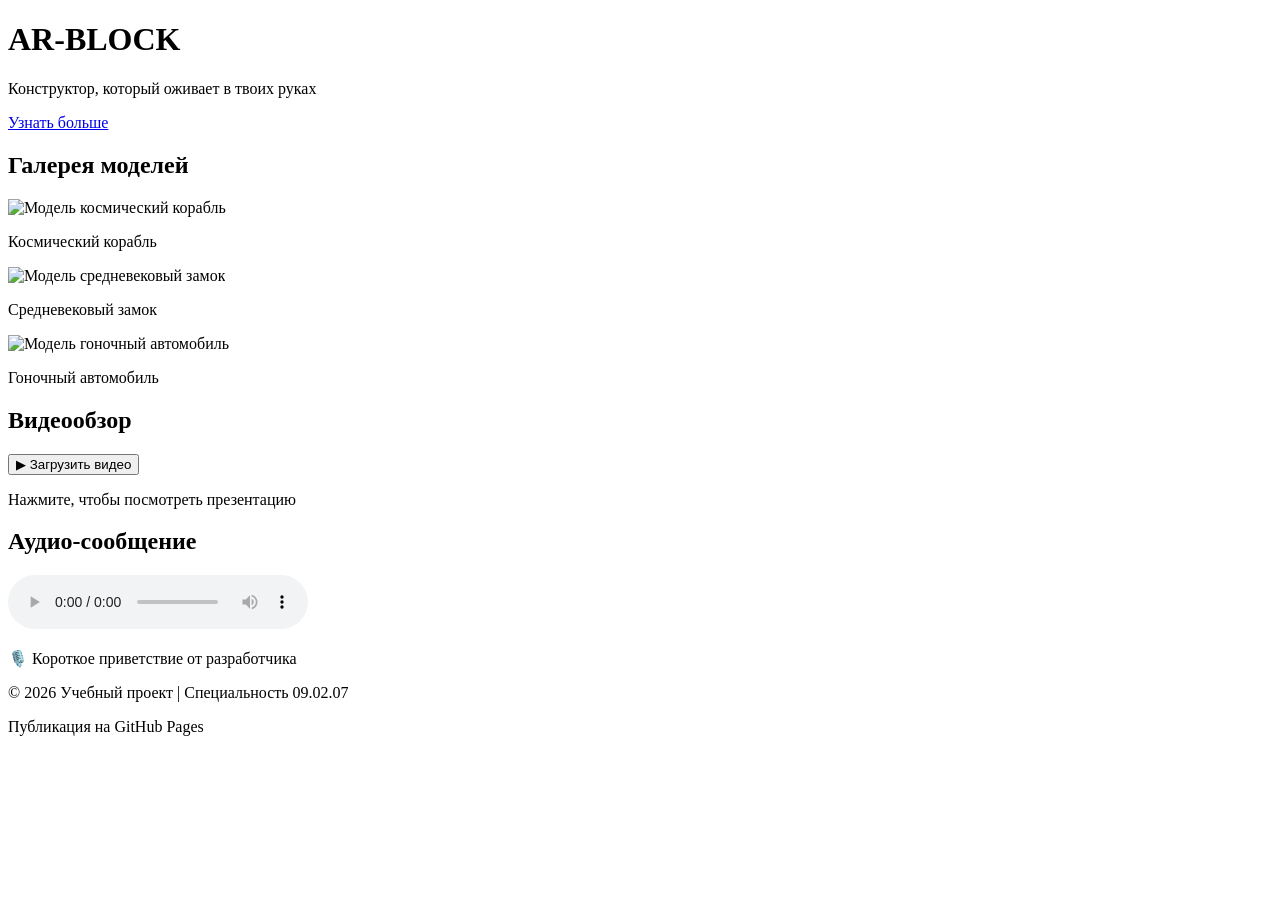
==== index.html @ 3372e762 "Добавлены файлы сайта" ====
<!DOCTYPE html>
<html lang="ru">
<head>
    <meta charset="UTF-8">
    <meta name="viewport" content="width=device-width, initial-scale=1.0">
    <title>AR-BLOCK — Мультимедийный сайт-визитка</title>
    
    <!-- Подключение CSS -->
    <link rel="stylesheet" href="css/style.css">
    
    <!-- Мета-теги для соцсетей (Open Graph) -->
    <meta property="og:title" content="AR-BLOCK — Конструктор нового поколения">
    <meta property="og:description" content="Собери и оживи свою модель в дополненной реальности">
    <meta property="og:image" content="images/photo1.webp">
    <meta property="og:type" content="website">
</head>
<body>

    <!-- ШАПКА (HERO) -->
    <header class="hero">
        <div class="hero-content">
            <h1>AR-BLOCK</h1>
            <p class="hero-subtitle">Конструктор, который оживает в твоих руках</p>
            <a href="#" class="btn btn-primary">Узнать больше</a>
        </div>
    </header>

    <!-- ОСНОВНОЙ КОНТЕНТ -->
    <main>
        <!-- БЛОК ГАЛЕРЕИ -->
        <section class="gallery">
            <h2>Галерея моделей</h2>
            <div class="gallery-grid">
                <div class="gallery-item">
                    <img src="images/photo1.webp" alt="Модель космический корабль" loading="lazy">
                    <p>Космический корабль</p>
                </div>
                <div class="gallery-item">
                    <img src="images/photo2.webp" alt="Модель средневековый замок" loading="lazy">
                    <p>Средневековый замок</p>
                </div>
                <div class="gallery-item">
                    <img src="images/photo3.webp" alt="Модель гоночный автомобиль" loading="lazy">
                    <p>Гоночный автомобиль</p>
                </div>
            </div>
        </section>

        <!-- БЛОК ВИДЕО (с ленивой загрузкой) -->
        <section class="video-section">
            <h2>Видеообзор</h2>
            <div class="video-container">
                <div class="video-placeholder" id="videoPlaceholder">
                    <button class="btn-load-video" id="loadVideoBtn">▶ Загрузить видео</button>
                    <p>Нажмите, чтобы посмотреть презентацию</p>
                </div>
                <div id="videoWrapper" style="display: none;"></div>
            </div>
        </section>

        <!-- БЛОК АУДИО -->
        <section class="audio-section">
            <h2>Аудио-сообщение</h2>
            <div class="audio-card">
                <audio controls preload="metadata">
                    <source src="audio/message.mp3" type="audio/mpeg">
                    Ваш браузер не поддерживает аудиоплеер
                </audio>
                <p class="audio-description">🎙️ Короткое приветствие от разработчика</p>
            </div>
        </section>
    </main>

    <!-- ПОДВАЛ -->
    <footer>
        <div class="footer-content">
            <p>© 2026 Учебный проект | Специальность 09.02.07</p>
            <p>Публикация на GitHub Pages</p>
        </div>
    </footer>

    <!-- Подключение JavaScript -->
    <script src="js/main.js" defer></script>
</body>
</html>
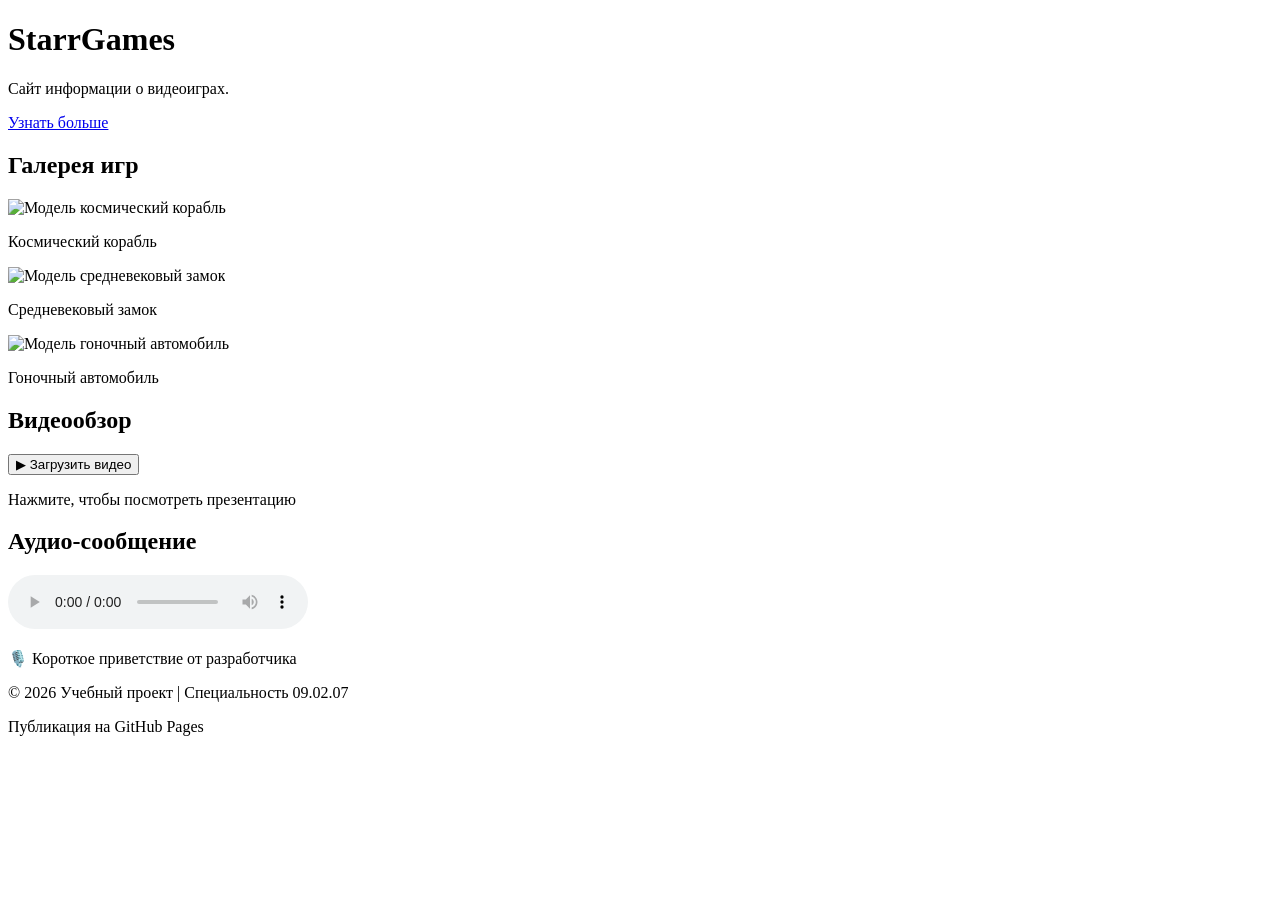
==== commit d87a7cbd: "Rename проект/index.html to index.html" ====
--- a/index.html
+++ b/index.html
@@ -3,7 +3,7 @@
 <head>
     <meta charset="UTF-8">
     <meta name="viewport" content="width=device-width, initial-scale=1.0">
-    <title>AR-BLOCK — Мультимедийный сайт-визитка</title>
+    <title>StarrGames — Мультимедийный сайт информации о видеоиграх</title>
     
     <!-- Подключение CSS -->
     <link rel="stylesheet" href="css/style.css">
@@ -19,8 +19,8 @@
     <!-- ШАПКА (HERO) -->
     <header class="hero">
         <div class="hero-content">
-            <h1>AR-BLOCK</h1>
-            <p class="hero-subtitle">Конструктор, который оживает в твоих руках</p>
+            <h1>StarrGames</h1>
+            <p class="hero-subtitle">Сайт информации о видеоиграх.</p>
             <a href="#" class="btn btn-primary">Узнать больше</a>
         </div>
     </header>
@@ -29,7 +29,7 @@
     <main>
         <!-- БЛОК ГАЛЕРЕИ -->
         <section class="gallery">
-            <h2>Галерея моделей</h2>
+            <h2>Галерея игр</h2>
             <div class="gallery-grid">
                 <div class="gallery-item">
                     <img src="images/photo1.webp" alt="Модель космический корабль" loading="lazy">
@@ -82,4 +82,4 @@
     <!-- Подключение JavaScript -->
     <script src="js/main.js" defer></script>
 </body>
-</html>+</html>
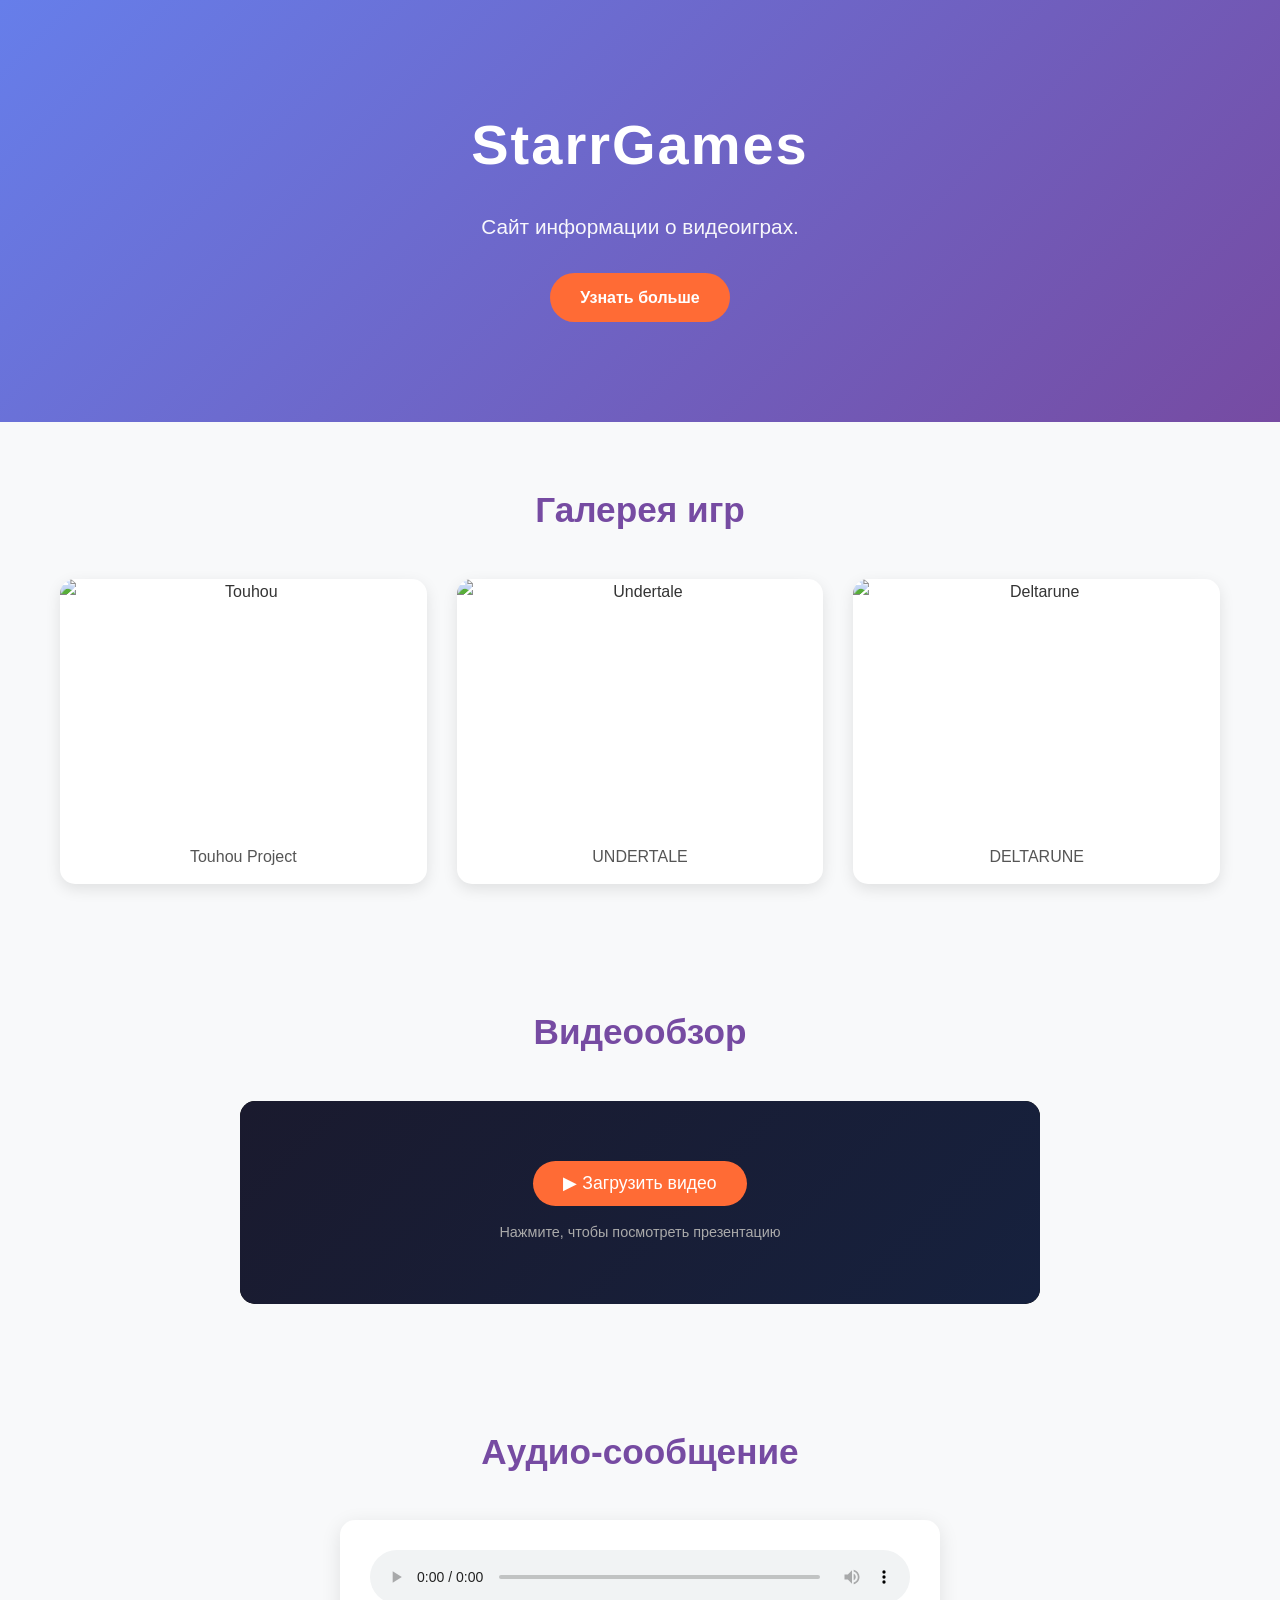
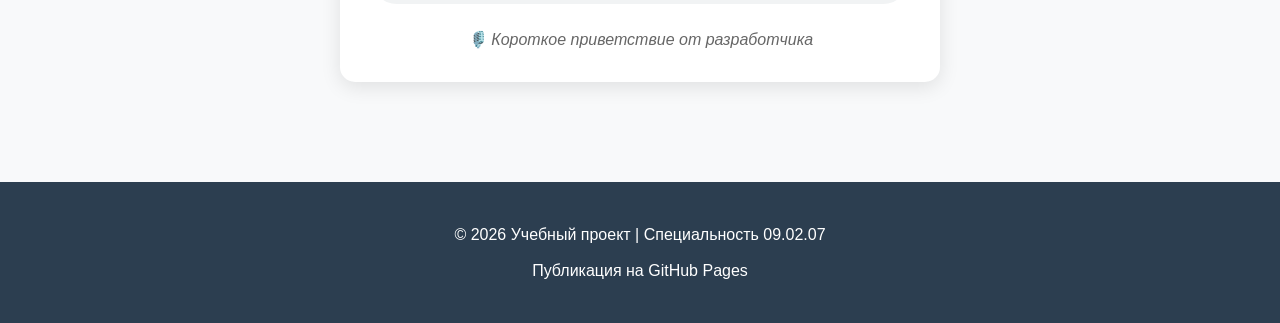
==== commit a8244f16: "Update index.html" ====
--- a/index.html
+++ b/index.html
@@ -32,16 +32,16 @@
             <h2>Галерея игр</h2>
             <div class="gallery-grid">
                 <div class="gallery-item">
-                    <img src="images/photo1.webp" alt="Модель космический корабль" loading="lazy">
-                    <p>Космический корабль</p>
+                    <img src="images/photo1.webp" alt="Touhou" loading="lazy">
+                    <p>Touhou Project</p>
                 </div>
                 <div class="gallery-item">
-                    <img src="images/photo2.webp" alt="Модель средневековый замок" loading="lazy">
-                    <p>Средневековый замок</p>
+                    <img src="images/photo2.webp" alt="Undertale" loading="lazy">
+                    <p>UNDERTALE</p>
                 </div>
                 <div class="gallery-item">
-                    <img src="images/photo3.webp" alt="Модель гоночный автомобиль" loading="lazy">
-                    <p>Гоночный автомобиль</p>
+                    <img src="images/photo3.webp" alt="Deltarune" loading="lazy">
+                    <p>DELTARUNE</p>
                 </div>
             </div>
         </section>
--- a/css/style.css
+++ b/css/style.css
@@ -0,0 +1,234 @@
+/* ===== ОСНОВНЫЕ СТИЛИ ===== */
+* {
+    margin: 0;
+    padding: 0;
+    box-sizing: border-box;
+}
+
+body {
+    font-family: 'Segoe UI', Tahoma, Geneva, Verdana, sans-serif;
+    line-height: 1.6;
+    color: #333;
+    background-color: #f8f9fa;
+}
+
+/* ===== ШАПКА (HERO) ===== */
+.hero {
+    background: linear-gradient(135deg, #667eea 0%, #764ba2 100%);
+    color: white;
+    text-align: center;
+    padding: 100px 20px;
+    min-height: 400px;
+    display: flex;
+    align-items: center;
+    justify-content: center;
+}
+
+.hero-content {
+    max-width: 800px;
+}
+
+.hero h1 {
+    font-size: 3.5rem;
+    margin-bottom: 20px;
+    letter-spacing: 2px;
+}
+
+.hero-subtitle {
+    font-size: 1.3rem;
+    margin-bottom: 30px;
+    opacity: 0.95;
+}
+
+/* ===== КНОПКИ ===== */
+.btn {
+    display: inline-block;
+    padding: 12px 30px;
+    border-radius: 50px;
+    text-decoration: none;
+    font-weight: bold;
+    transition: transform 0.3s, background 0.3s;
+    cursor: pointer;
+}
+
+.btn-primary {
+    background: #ff6b35;
+    color: white;
+    border: none;
+}
+
+.btn-primary:hover {
+    background: #ff5722;
+    transform: scale(1.05);
+}
+
+.btn-load-video {
+    background: #ff6b35;
+    color: white;
+    border: none;
+    padding: 12px 30px;
+    border-radius: 50px;
+    font-size: 1.1rem;
+    cursor: pointer;
+    transition: background 0.3s;
+}
+
+.btn-load-video:hover {
+    background: #ff5722;
+}
+
+/* ===== СЕКЦИИ ===== */
+section {
+    padding: 60px 20px;
+    max-width: 1200px;
+    margin: 0 auto;
+}
+
+h2 {
+    text-align: center;
+    font-size: 2.2rem;
+    margin-bottom: 40px;
+    color: #764ba2;
+}
+
+/* ===== ГАЛЕРЕЯ ===== */
+.gallery-grid {
+    display: grid;
+    grid-template-columns: repeat(auto-fit, minmax(280px, 1fr));
+    gap: 30px;
+}
+
+.gallery-item {
+    background: white;
+    border-radius: 15px;
+    overflow: hidden;
+    box-shadow: 0 5px 15px rgba(0,0,0,0.1);
+    transition: transform 0.3s;
+    text-align: center;
+}
+
+.gallery-item:hover {
+    transform: translateY(-5px);
+}
+
+.gallery-item img {
+    width: 100%;
+    height: 250px;
+    object-fit: cover;
+    display: block;
+}
+
+.gallery-item p {
+    padding: 15px;
+    font-weight: 500;
+    color: #555;
+}
+
+/* ===== ВИДЕО-БЛОК ===== */
+.video-container {
+    max-width: 800px;
+    margin: 0 auto;
+    background: #000;
+    border-radius: 15px;
+    overflow: hidden;
+}
+
+.video-placeholder {
+    background: linear-gradient(135deg, #1a1a2e 0%, #16213e 100%);
+    text-align: center;
+    padding: 60px 20px;
+    border-radius: 15px;
+}
+
+.video-placeholder p {
+    color: #aaa;
+    margin-top: 15px;
+    font-size: 0.9rem;
+}
+
+#videoWrapper iframe {
+    width: 100%;
+    height: 450px;
+    display: block;
+}
+
+/* ===== АУДИО-БЛОК ===== */
+.audio-card {
+    max-width: 600px;
+    margin: 0 auto;
+    background: white;
+    padding: 30px;
+    border-radius: 15px;
+    box-shadow: 0 5px 20px rgba(0,0,0,0.1);
+    text-align: center;
+}
+
+.audio-card audio {
+    width: 100%;
+    margin-bottom: 15px;
+}
+
+.audio-description {
+    color: #666;
+    font-style: italic;
+}
+
+/* ===== ПОДВАЛ ===== */
+footer {
+    background: #2c3e50;
+    color: white;
+    text-align: center;
+    padding: 30px;
+    margin-top: 40px;
+}
+
+.footer-content p {
+    margin: 10px 0;
+}
+
+/* ===== АДАПТИВНОСТЬ (ДЛЯ ТЕЛЕФОНОВ) ===== */
+@media (max-width: 768px) {
+    .hero h1 {
+        font-size: 2.2rem;
+    }
+    
+    .hero-subtitle {
+        font-size: 1rem;
+    }
+    
+    h2 {
+        font-size: 1.8rem;
+    }
+    
+    section {
+        padding: 40px 15px;
+    }
+    
+    .gallery-grid {
+        grid-template-columns: 1fr;
+        gap: 20px;
+    }
+    
+    #videoWrapper iframe {
+        height: 250px;
+    }
+    
+    .video-placeholder {
+        padding: 40px 20px;
+    }
+}
+
+@media (max-width: 480px) {
+    .hero {
+        padding: 60px 20px;
+    }
+    
+    .hero h1 {
+        font-size: 1.8rem;
+    }
+    
+    .btn, .btn-load-video {
+        padding: 8px 20px;
+        font-size: 0.9rem;
+    }
+}
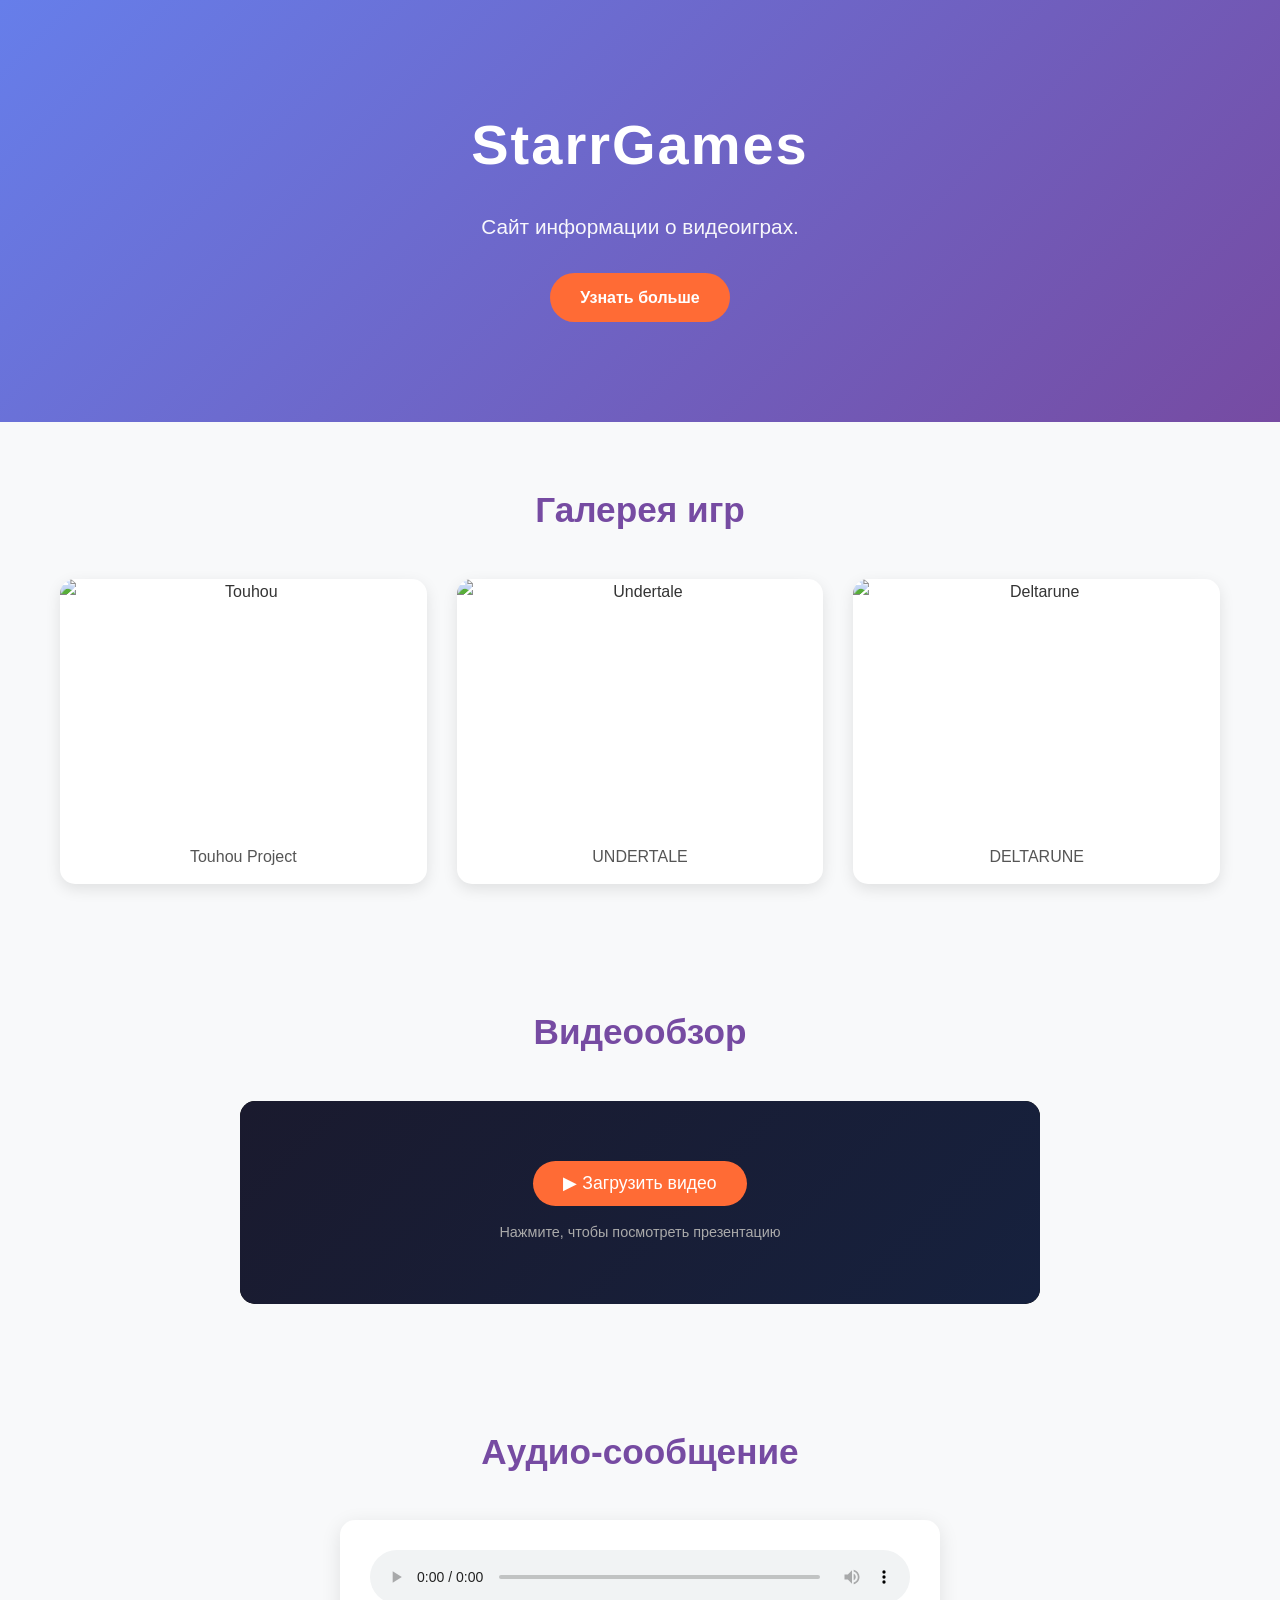
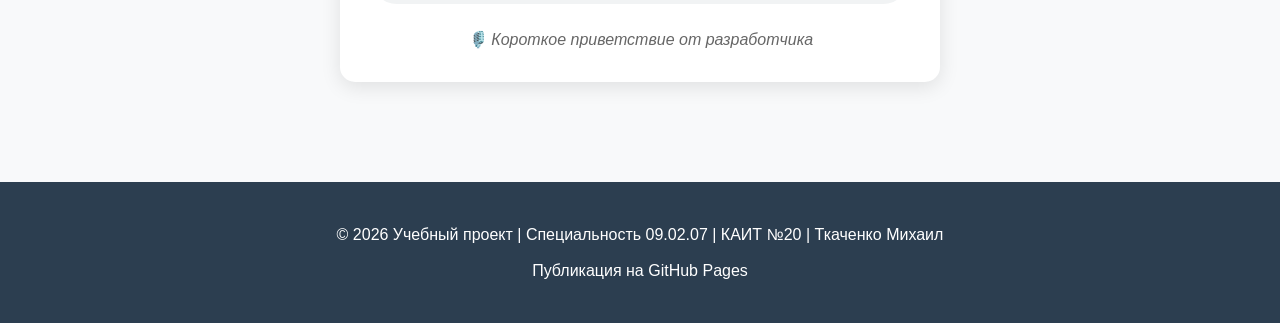
==== commit c81b6a78: "Update index.html" ====
--- a/index.html
+++ b/index.html
@@ -9,8 +9,8 @@
     <link rel="stylesheet" href="css/style.css">
     
     <!-- Мета-теги для соцсетей (Open Graph) -->
-    <meta property="og:title" content="AR-BLOCK — Конструктор нового поколения">
-    <meta property="og:description" content="Собери и оживи свою модель в дополненной реальности">
+    <meta property="og:title" content="StarrGames - информирует о видеоиграх">
+    <meta property="og:description" content="Узнай информацию о коллеции игр">
     <meta property="og:image" content="images/photo1.webp">
     <meta property="og:type" content="website">
 </head>
@@ -74,7 +74,7 @@
     <!-- ПОДВАЛ -->
     <footer>
         <div class="footer-content">
-            <p>© 2026 Учебный проект | Специальность 09.02.07</p>
+            <p>© 2026 Учебный проект | Специальность 09.02.07 | КАИТ №20 | Ткаченко Михаил</p>
             <p>Публикация на GitHub Pages</p>
         </div>
     </footer>
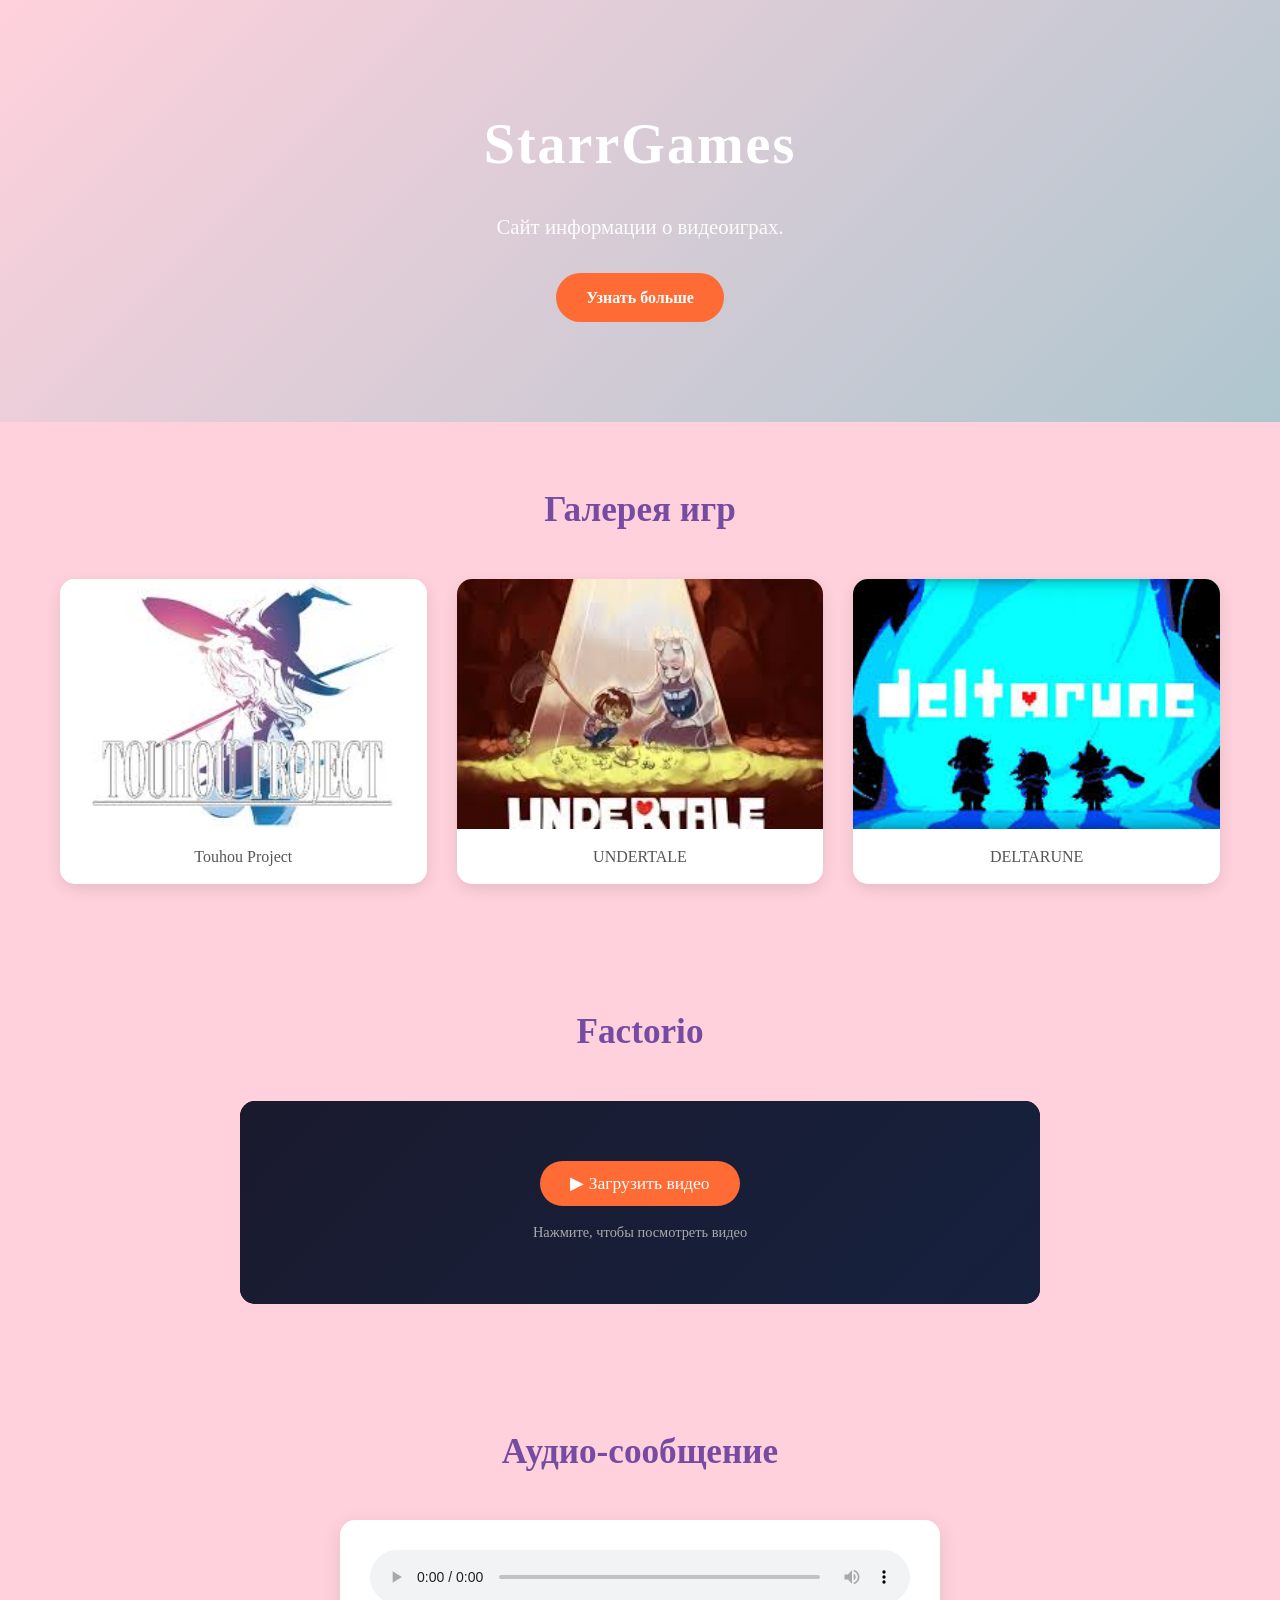
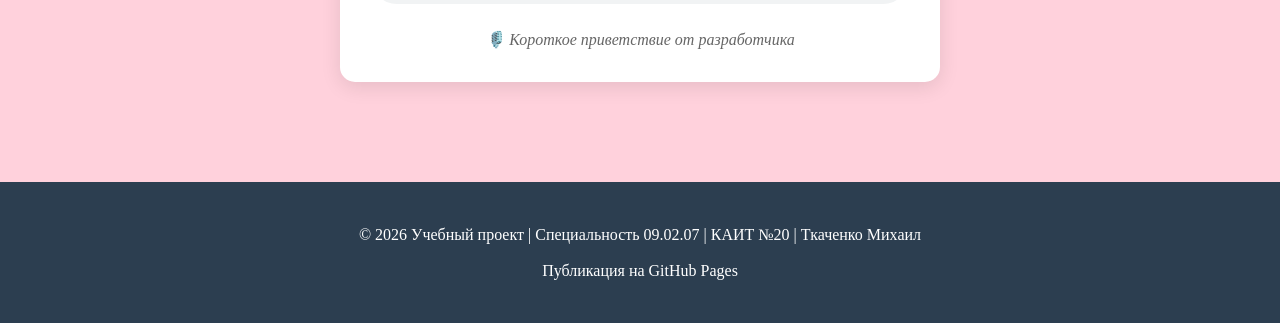
==== commit eb6b89c1: "Update index.html" ====
--- a/index.html
+++ b/index.html
@@ -48,11 +48,11 @@
 
         <!-- БЛОК ВИДЕО (с ленивой загрузкой) -->
         <section class="video-section">
-            <h2>Видеообзор</h2>
+            <h2>Factorio</h2>
             <div class="video-container">
                 <div class="video-placeholder" id="videoPlaceholder">
                     <button class="btn-load-video" id="loadVideoBtn">▶ Загрузить видео</button>
-                    <p>Нажмите, чтобы посмотреть презентацию</p>
+                    <p>Нажмите, чтобы посмотреть видео</p>
                 </div>
                 <div id="videoWrapper" style="display: none;"></div>
             </div>
--- a/css/style.css
+++ b/css/style.css
@@ -3,18 +3,18 @@
     margin: 0;
     padding: 0;
     box-sizing: border-box;
+    font-family: "Times New Roman", Times, "Nimbus Roman", "Noto Serif", serif;
 }
 
 body {
-    font-family: 'Segoe UI', Tahoma, Geneva, Verdana, sans-serif;
     line-height: 1.6;
     color: #333;
-    background-color: #f8f9fa;
+    background-color: #FFD1DC;
 }
 
 /* ===== ШАПКА (HERO) ===== */
 .hero {
-    background: linear-gradient(135deg, #667eea 0%, #764ba2 100%);
+    background: linear-gradient(135deg, #FFD1DC 0%, #AEC6CF 100%);
     color: white;
     text-align: center;
     padding: 100px 20px;
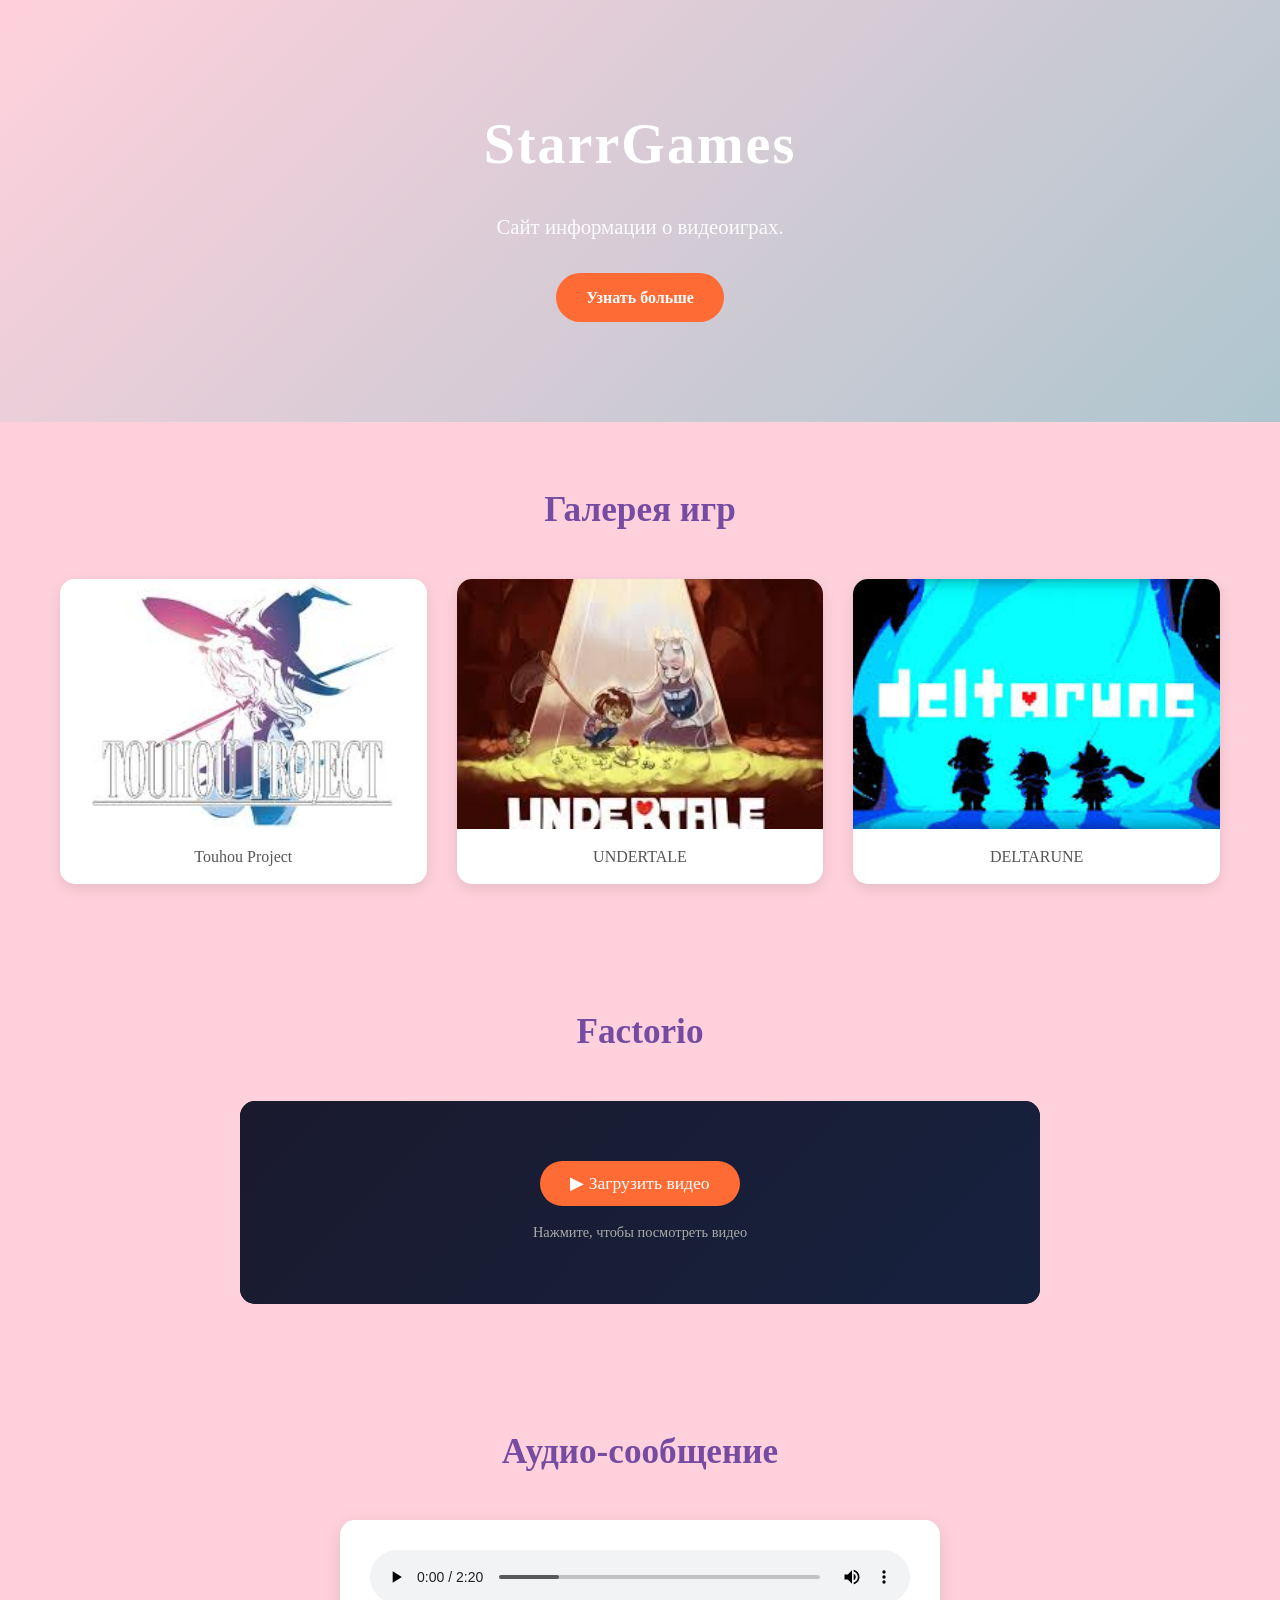
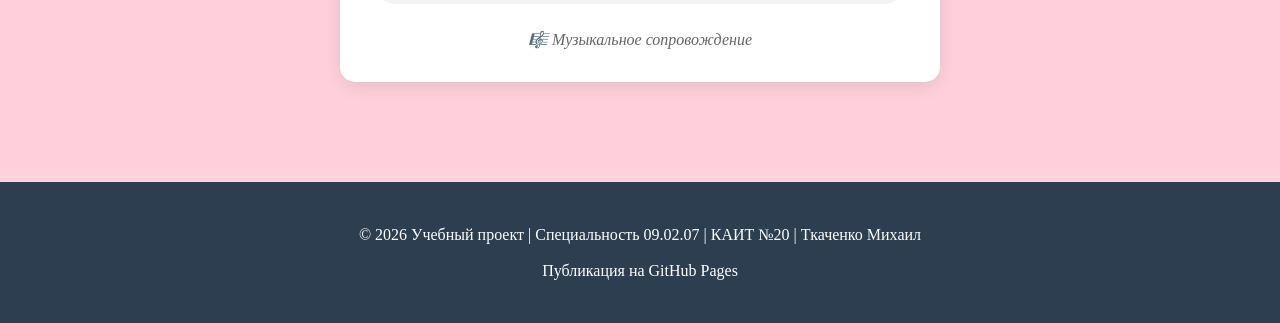
==== commit 965d308c: "Update index.html" ====
--- a/index.html
+++ b/index.html
@@ -63,10 +63,10 @@
             <h2>Аудио-сообщение</h2>
             <div class="audio-card">
                 <audio controls preload="metadata">
-                    <source src="audio/message.mp3" type="audio/mpeg">
+                    <source src="audio/music.mp3" type="audio/mpeg">
                     Ваш браузер не поддерживает аудиоплеер
                 </audio>
-                <p class="audio-description">🎙️ Короткое приветствие от разработчика</p>
+                <p class="audio-description">🎼 Музыкальное сопровождение</p>
             </div>
         </section>
     </main>
--- a/css/style.css
+++ b/css/style.css
@@ -146,7 +146,7 @@
     font-size: 0.9rem;
 }
 
-#videoWrapper iframe {
+#videoWrapper video {
     width: 100%;
     height: 450px;
     display: block;
@@ -209,7 +209,7 @@
         gap: 20px;
     }
     
-    #videoWrapper iframe {
+    #videoWrapper video {
         height: 250px;
     }
     
